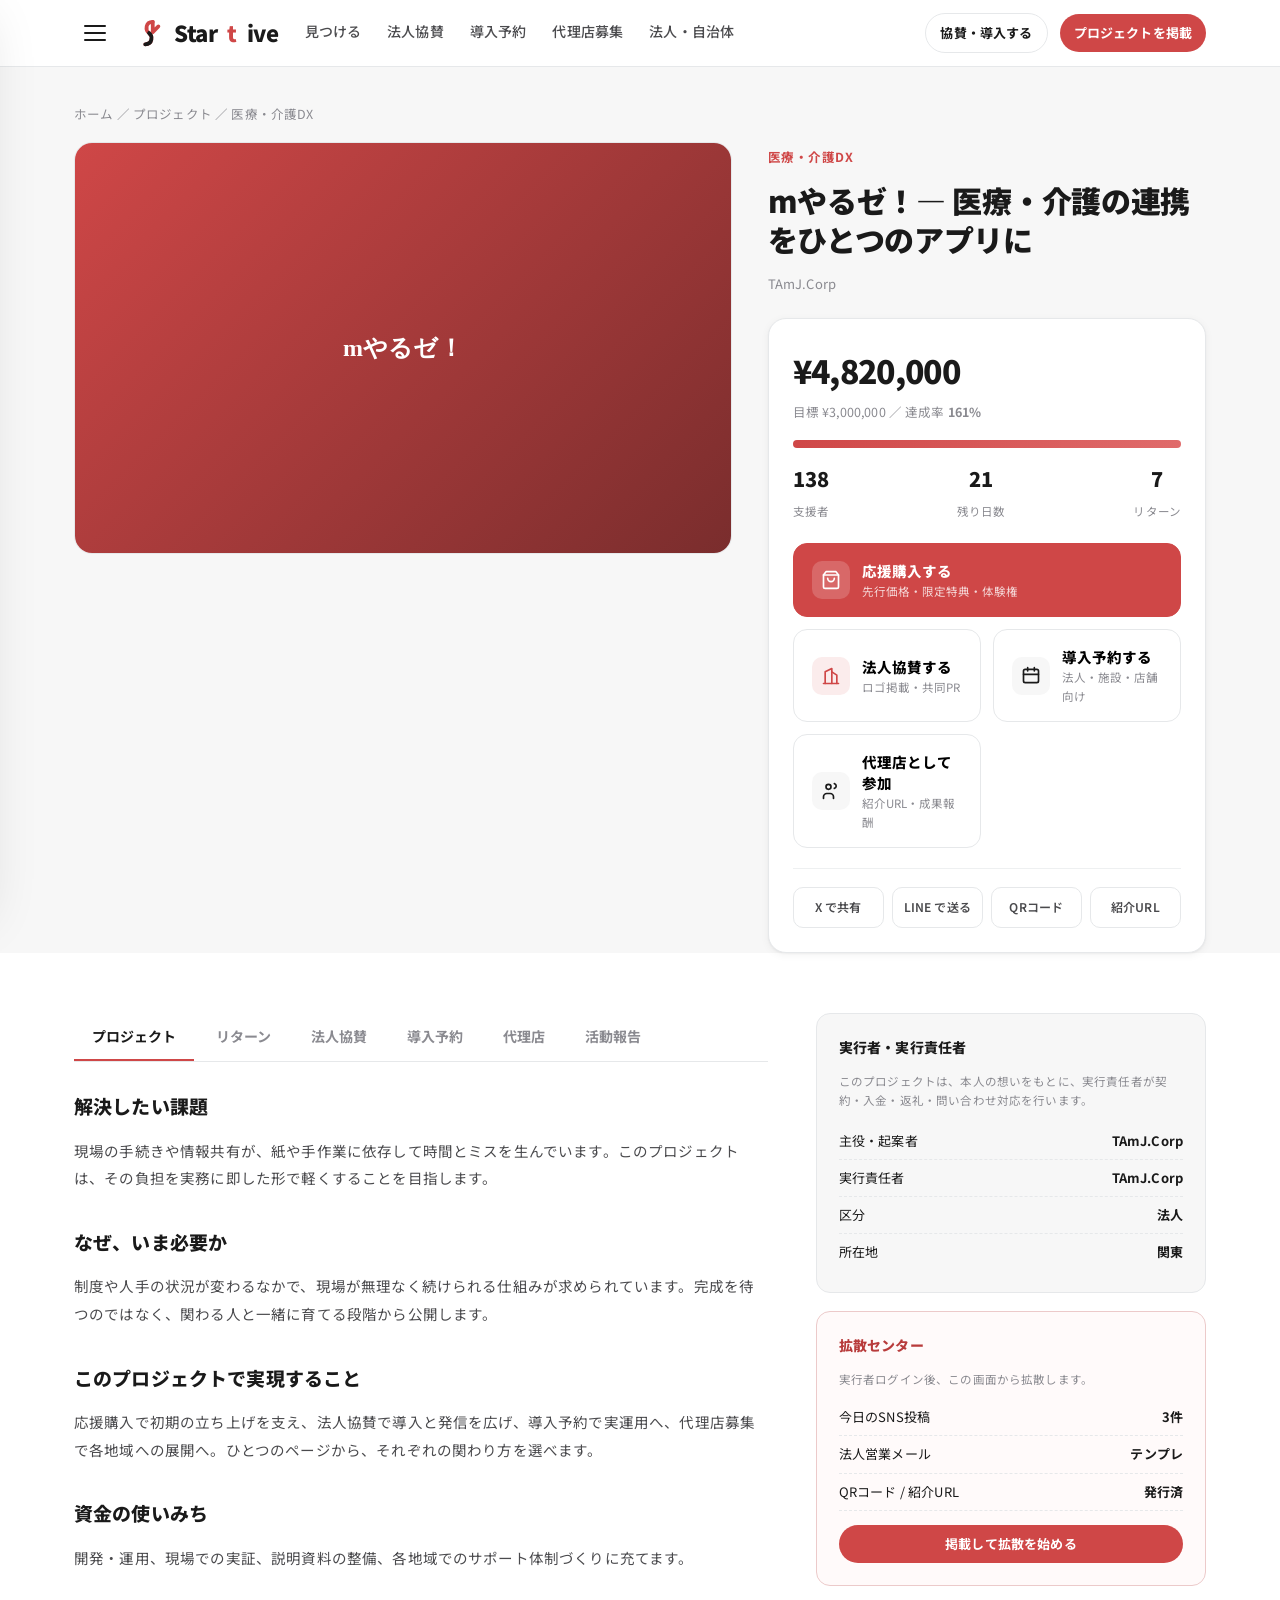
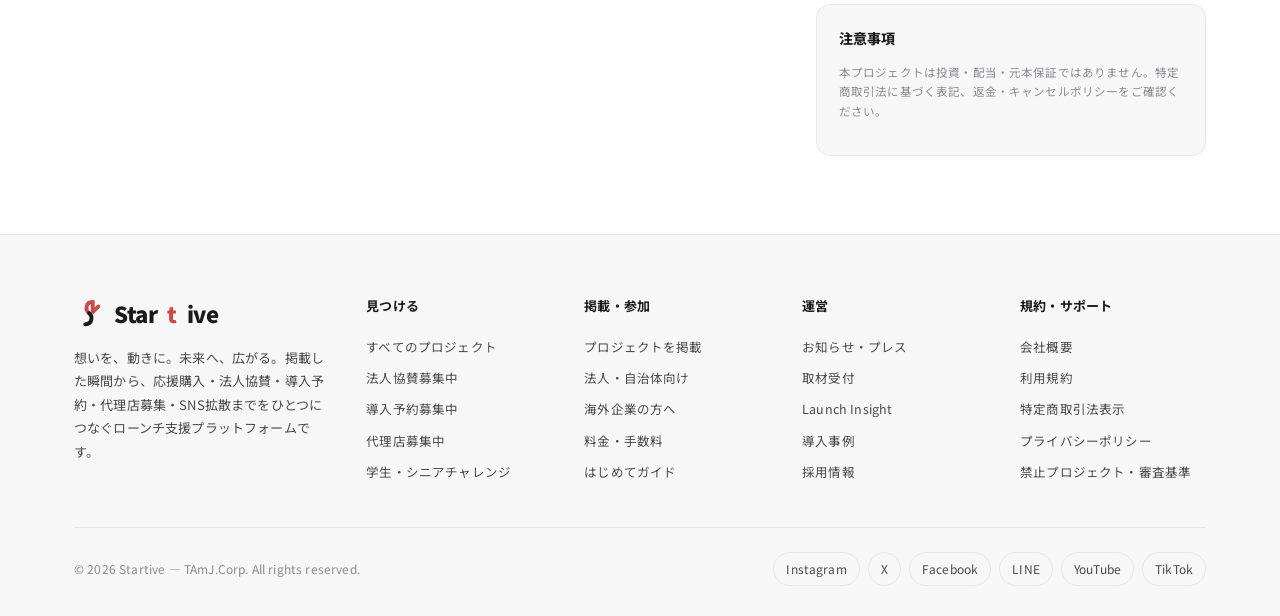
==== project.html @ bf62fabd "Startive クラファンサイト① — トップ/一覧/詳細(4ボタン)/掲載/法人/料金/ガイド/運営/規約 + 共通ヘッダー・ドロワーメニュー・フッター" ====
<!DOCTYPE html>
<html lang="ja">
<head>
<meta charset="UTF-8">
<meta name="viewport" content="width=device-width, initial-scale=1">
<title>プロジェクト詳細｜Startive</title>
<link rel="preconnect" href="https://api.fontshare.com">
<link href="https://api.fontshare.com/v2/css?f[]=satoshi@400,500,700,900&display=swap" rel="stylesheet">
<link href="https://fonts.googleapis.com/css2?family=Noto+Sans+JP:wght@400;500;700;900&display=swap" rel="stylesheet">
<link rel="stylesheet" href="assets/style.css">
</head>
<body>
<div id="site-header"></div>

<div class="pd-hero">
  <div class="wrap">
    <div class="crumb"><a href="index.html">ホーム</a> ／ <a href="projects.html">プロジェクト</a> ／ <span id="cbTitle">詳細</span></div>
    <div class="pd-top">
      <div>
        <div class="pd-visual"><div class="thumb"><div class="ph" id="pdThumb" style="position:absolute;inset:0;display:grid;place-items:center;color:#fff;font-family:Satoshi;font-weight:800;font-size:24px;text-align:center;padding:24px"></div></div></div>
      </div>
      <div>
        <span class="pd-cat" id="pdCat"></span>
        <h1 class="pd-title" id="pdTitle"></h1>
        <div class="pd-by" id="pdBy"></div>

        <div class="pd-stat">
          <div class="pd-amt"><span id="pdAmt"></span></div>
          <div class="pd-goal">目標 <span id="pdGoal"></span> ／ 達成率 <b id="pdPct"></b></div>
          <div class="pd-bar"><i id="pdBar"></i></div>
          <div class="pd-nums">
            <div><b id="pdBackers"></b><span>支援者</span></div>
            <div><b id="pdDays"></b><span>残り日数</span></div>
            <div><b id="pdReturns">7</b><span>リターン</span></div>
          </div>

          <!-- 4 ROUTES — critical -->
          <div class="route-btns">
            <button class="rbtn r1" onclick="alert('応援購入フローへ（決済はSquare連携を後続で実装）')">
              <span class="ic"><svg viewBox="0 0 24 24" fill="none" stroke-width="2" stroke-linecap="round" stroke-linejoin="round"><path d="M6 2 3 6v14a2 2 0 0 0 2 2h14a2 2 0 0 0 2-2V6l-3-4Z"/><path d="M3 6h18"/><path d="M16 10a4 4 0 0 1-8 0"/></svg></span>
              <span class="tx"><b>応援購入する</b><span>先行価格・限定特典・体験権</span></span>
            </button>
            <button class="rbtn r2" onclick="alert('法人協賛フォームへ（請求書払い対応）')">
              <span class="ic"><svg viewBox="0 0 24 24" fill="none" stroke-width="2" stroke-linecap="round" stroke-linejoin="round"><path d="M3 21h18"/><path d="M5 21V7l8-4v18"/><path d="M19 21V11l-6-4"/></svg></span>
              <span class="tx"><b>法人協賛する</b><span>ロゴ掲載・共同PR</span></span>
            </button>
            <button class="rbtn r3" onclick="alert('導入予約フォームへ')">
              <span class="ic"><svg viewBox="0 0 24 24" fill="none" stroke-width="2" stroke-linecap="round" stroke-linejoin="round"><rect x="3" y="4" width="18" height="16" rx="2"/><path d="M3 10h18"/><path d="M8 2v4M16 2v4"/></svg></span>
              <span class="tx"><b>導入予約する</b><span>法人・施設・店舗向け</span></span>
            </button>
            <button class="rbtn r4" onclick="alert('代理店応募フォームへ')">
              <span class="ic"><svg viewBox="0 0 24 24" fill="none" stroke-width="2" stroke-linecap="round" stroke-linejoin="round"><circle cx="9" cy="7" r="3"/><path d="M3 21v-2a4 4 0 0 1 4-4h4a4 4 0 0 1 4 4v2"/><path d="M16 3.1a3 3 0 0 1 0 5.8"/></svg></span>
              <span class="tx"><b>代理店として参加</b><span>紹介URL・成果報酬</span></span>
            </button>
          </div>

          <div class="pd-share">
            <a href="#">X で共有</a><a href="#">LINE で送る</a><a href="#">QRコード</a><a href="#">紹介URL</a>
          </div>
        </div>
      </div>
    </div>
  </div>
</div>

<div class="pd-body">
  <div class="wrap pd-cols">
    <div>
      <div class="tabs">
        <button class="tab active" data-tab="about">プロジェクト</button>
        <button class="tab" data-tab="returns">リターン</button>
        <button class="tab" data-tab="corp">法人協賛</button>
        <button class="tab" data-tab="adopt">導入予約</button>
        <button class="tab" data-tab="agent">代理店</button>
        <button class="tab" data-tab="report">活動報告</button>
      </div>

      <div class="panel active" id="panel-about">
        <h3>解決したい課題</h3>
        <p>現場の手続きや情報共有が、紙や手作業に依存して時間とミスを生んでいます。このプロジェクトは、その負担を実務に即した形で軽くすることを目指します。</p>
        <h3>なぜ、いま必要か</h3>
        <p>制度や人手の状況が変わるなかで、現場が無理なく続けられる仕組みが求められています。完成を待つのではなく、関わる人と一緒に育てる段階から公開します。</p>
        <h3>このプロジェクトで実現すること</h3>
        <p>応援購入で初期の立ち上げを支え、法人協賛で導入と発信を広げ、導入予約で実運用へ、代理店募集で各地域への展開へ。ひとつのページから、それぞれの関わり方を選べます。</p>
        <h3>資金の使いみち</h3>
        <p>開発・運用、現場での実証、説明資料の整備、各地域でのサポート体制づくりに充てます。</p>
      </div>

      <div class="panel" id="panel-returns">
        <div class="return"><div class="price">¥3,000</div><h4>先行応援プラン</h4><p>いち早く使えるデジタル利用権と、活動報告のお届け。</p><div class="meta"><span>提供：2026年8月</span><span>数量：無制限</span></div></div>
        <div class="return"><div class="price">¥10,000</div><h4>体験パック</h4><p>初期セットアップのサポートと、オンライン相談1回つき。</p><div class="meta"><span>提供：2026年9月</span><span>残り：48</span></div></div>
        <div class="return"><div class="price">¥30,000</div><h4>導入応援プラン</h4><p>初期費用の一部に充当できる先行導入枠。</p><div class="meta"><span>提供：2026年10月</span><span>残り：12</span></div></div>
      </div>

      <div class="panel" id="panel-corp">
        <h3>法人協賛メニュー</h3>
        <div class="return"><div class="price">¥100,000</div><h4>サポート協賛</h4><p>活動報告ページへの企業名掲載。</p><div class="meta"><span>請求書払い対応</span></div></div>
        <div class="return"><div class="price">¥300,000</div><h4>メインスポンサー</h4><p>プロジェクトページへのロゴ掲載と紹介文。</p><div class="meta"><span>掲載期間：募集期間中</span></div></div>
        <div class="return"><div class="price">¥1,000,000</div><h4>冠スポンサー</h4><p>共同PRと、プレスリリースへの企業名記載。</p><div class="meta"><span>個別相談</span></div></div>
      </div>

      <div class="panel" id="panel-adopt">
        <h3>導入予約</h3>
        <p>完成前に、法人・施設・店舗・自治体が先行して導入予約できます。無料相談・β版利用の枠もあります。</p>
        <div class="return"><div class="price">無料相談</div><h4>導入の事前相談</h4><p>運用方法や費用感を、商談ベースで確認できます。</p></div>
        <div class="return"><div class="price">¥0〜</div><h4>β版導入予約</h4><p>先行導入枠の確保。初期費用は導入時に個別調整。</p></div>
      </div>

      <div class="panel" id="panel-agent">
        <h3>代理店募集</h3>
        <p>地域・業界の販売パートナーを募集します。紹介URLの発行と成果管理に対応します。</p>
        <div class="aside-card"><h4>募集条件</h4>
          <div class="row"><span>募集地域</span><b>全国・海外</b></div>
          <div class="row"><span>報酬</span><b>成果報酬型（個別合意）</b></div>
          <div class="row"><span>独占権</span><b>地域・業界単位で相談可</b></div>
          <div class="row"><span>審査</span><b>あり</b></div>
        </div>
      </div>

      <div class="panel" id="panel-report">
        <h3>活動報告</h3>
        <p>掲載後の進捗は、ここで随時お知らせします。</p>
      </div>
    </div>

    <aside>
      <div class="aside-card">
        <h4>実行者・実行責任者</h4>
        <p class="note" style="margin-bottom:12px">このプロジェクトは、本人の想いをもとに、実行責任者が契約・入金・返礼・問い合わせ対応を行います。</p>
        <div class="row"><span>主役・起案者</span><b id="sideStarter"></b></div>
        <div class="row"><span>実行責任者</span><b id="sideOwner"></b></div>
        <div class="row"><span>区分</span><b>法人</b></div>
        <div class="row"><span>所在地</span><b id="sideRegion"></b></div>
      </div>
      <div class="aside-card" style="background:#fffafa;border-color:#eccaca">
        <h4 style="color:#b83b3b">拡散センター</h4>
        <p class="note" style="margin-bottom:10px">実行者ログイン後、この画面から拡散します。</p>
        <div class="row"><span>今日のSNS投稿</span><b>3件</b></div>
        <div class="row"><span>法人営業メール</span><b>テンプレ</b></div>
        <div class="row"><span>QRコード / 紹介URL</span><b>発行済</b></div>
        <a class="btn btn-red btn-sm" href="start.html" style="width:100%;margin-top:14px">掲載して拡散を始める</a>
      </div>
      <div class="aside-card">
        <h4>注意事項</h4>
        <p class="note">本プロジェクトは投資・配当・元本保証ではありません。特定商取引法に基づく表記、返金・キャンセルポリシーをご確認ください。</p>
      </div>
    </aside>
  </div>
</div>

<div id="site-footer"></div>
<script src="assets/app.js"></script>
<script src="assets/projects-data.js"></script>
<script>
(function(){
  var id=new URLSearchParams(location.search).get('id');
  var all=window.STARTIVE_PROJECTS||[];
  var p=all.filter(function(x){return x.id===id;})[0]||all[0];
  if(!p) return;
  var per=Math.round(p.amount/p.goal*100);
  var $=function(i){return document.getElementById(i);};
  document.title=p.title+'｜Startive';
  $('cbTitle').textContent=p.cat;
  $('pdThumb').textContent=p.title.split('—')[0].trim();
  $('pdThumb').style.background='linear-gradient(135deg,'+p.g[0]+','+p.g[1]+')';
  $('pdCat').textContent=p.cat;
  $('pdTitle').textContent=p.title;
  $('pdBy').textContent=p.by;
  $('pdAmt').textContent=window.startiveYen(p.amount);
  $('pdGoal').textContent=window.startiveYen(p.goal);
  $('pdPct').textContent=per+'%';
  $('pdBar').style.width=Math.min(per,100)+'%';
  $('pdBackers').textContent=p.backers;
  $('pdDays').textContent=p.days;
  $('sideStarter').textContent=p.by.indexOf('実行責任者')>-1?'本人':p.by;
  $('sideOwner').textContent=p.by.indexOf('実行責任者')>-1?p.by.replace('実行責任者：',''):p.by;
  $('sideRegion').textContent=p.region;
})();
</script>
</body>
</html>
---- assets/style.css ----
/* Startive — Launch OS
   想いを、動きに。未来へ、広がる。 */

:root{
  --paper:#ffffff;
  --mist:#f7f7f7;
  --mist-2:#f2f2f3;
  --ink:#1a1a1a;
  --ink-2:#4a4a4d;
  --ink-3:#8a8a90;
  --red:#cf4747;
  --red-deep:#b83b3b;
  --red-soft:#fbecec;
  --line:#e6e8ea;
  --line-2:#eef0f1;
  --r-s:10px;
  --r-m:14px;
  --r-l:18px;
  --r-xl:24px;
  --shadow-s:0 1px 2px rgba(26,26,26,.04), 0 2px 8px rgba(26,26,26,.05);
  --shadow-m:0 6px 24px rgba(26,26,26,.08);
  --shadow-l:0 18px 50px rgba(26,26,26,.12);
  --wrap:1180px;
  --display:"Satoshi","Noto Sans JP",system-ui,sans-serif;
  --body:"Noto Sans JP","Satoshi",system-ui,sans-serif;
}

*{box-sizing:border-box}
html{scroll-behavior:smooth}
body{
  margin:0;
  font-family:var(--body);
  color:var(--ink);
  background:var(--paper);
  -webkit-font-smoothing:antialiased;
  line-height:1.7;
  letter-spacing:.01em;
}
a{color:inherit;text-decoration:none}
img{max-width:100%;display:block}
button{font-family:inherit;cursor:pointer;border:none;background:none}
.wrap{max-width:var(--wrap);margin:0 auto;padding:0 24px}

/* ---------- Header ---------- */
.hdr{
  position:sticky;top:0;z-index:60;
  background:rgba(255,255,255,.86);
  backdrop-filter:saturate(160%) blur(12px);
  border-bottom:1px solid var(--line);
}
.hdr-in{display:flex;align-items:center;gap:18px;height:66px}
.brand{display:flex;align-items:center;gap:10px;font-family:var(--display);font-weight:900;font-size:22px;letter-spacing:-.02em}
.brand .mk{width:30px;height:30px;flex:0 0 auto}
.brand .dot{color:var(--red)}
.hdr-nav{display:flex;gap:26px;margin-left:8px}
.hdr-nav a{font-size:14px;color:var(--ink-2);font-weight:500;padding:6px 0;border-bottom:2px solid transparent;transition:.18s}
.hdr-nav a:hover{color:var(--ink);border-color:var(--red)}
.hdr-right{margin-left:auto;display:flex;align-items:center;gap:12px}
.btn{
  display:inline-flex;align-items:center;justify-content:center;gap:8px;
  font-family:var(--display);font-weight:700;font-size:14px;
  padding:11px 20px;border-radius:999px;transition:.18s;white-space:nowrap;
}
.btn-red{background:var(--red);color:#fff}
.btn-red:hover{background:var(--red-deep)}
.btn-ghost{border:1px solid var(--line);color:var(--ink)}
.btn-ghost:hover{border-color:var(--ink);background:var(--mist)}
.btn-dark{background:var(--ink);color:#fff}
.btn-dark:hover{background:#000}
.btn-lg{padding:15px 28px;font-size:15px}
.btn-sm{padding:8px 14px;font-size:13px}
.menu-btn{
  display:flex;flex-direction:column;gap:5px;padding:10px;border-radius:10px;
}
.menu-btn span{width:22px;height:2px;background:var(--ink);border-radius:2px;display:block}
.hdr-nav-only-wide{}

/* ---------- Drawer ---------- */
.scrim{position:fixed;inset:0;background:rgba(20,20,22,.42);opacity:0;visibility:hidden;transition:.25s;z-index:80}
.scrim.open{opacity:1;visibility:visible}
.drawer{
  position:fixed;top:0;left:0;height:100%;width:360px;max-width:86vw;
  background:var(--paper);z-index:90;transform:translateX(-104%);
  transition:transform .28s cubic-bezier(.4,0,.2,1);
  display:flex;flex-direction:column;box-shadow:var(--shadow-l);
}
.drawer.open{transform:translateX(0)}
.drawer-top{display:flex;align-items:center;justify-content:space-between;padding:18px 22px;border-bottom:1px solid var(--line)}
.drawer-close{font-size:24px;line-height:1;color:var(--ink-2);padding:4px 8px}
.drawer-body{overflow-y:auto;padding:8px 0 40px;flex:1}
.dgroup{border-bottom:1px solid var(--line-2)}
.dgroup-h{
  width:100%;display:flex;align-items:center;justify-content:space-between;
  padding:15px 22px;font-family:var(--display);font-weight:700;font-size:14.5px;color:var(--ink);
}
.dgroup-h .chev{color:var(--ink-3);transition:.2s}
.dgroup-h[aria-expanded="true"] .chev{transform:rotate(90deg);color:var(--red)}
.dgroup-list{display:none;padding:0 22px 14px}
.dgroup-list.show{display:block}
.dgroup-list a{display:block;padding:7px 0;font-size:13.5px;color:var(--ink-2);border-bottom:1px dashed transparent}
.dgroup-list a:hover{color:var(--red)}
.dgroup-list .tag{display:inline-block;margin:4px 6px 0 0;padding:5px 11px;background:var(--mist);border-radius:999px;font-size:12.5px;color:var(--ink-2)}
.dgroup-list .tag:hover{background:var(--red-soft);color:var(--red-deep)}
.dlink-strong{padding:15px 22px;display:flex;align-items:center;gap:8px;font-family:var(--display);font-weight:700;font-size:14.5px}
.dlink-strong.red{color:var(--red)}
.dsns{display:flex;gap:10px;flex-wrap:wrap;padding:16px 22px}
.dsns a{font-size:12.5px;color:var(--ink-2);padding:7px 13px;border:1px solid var(--line);border-radius:999px}
.dsns a:hover{border-color:var(--red);color:var(--red)}

/* ---------- Hero ---------- */
.hero{position:relative;overflow:hidden;background:linear-gradient(180deg,#fff 0%,var(--mist) 100%)}
.hero-in{display:grid;grid-template-columns:1.05fr .95fr;gap:48px;align-items:center;padding:72px 0 76px}
.eyebrow{display:inline-flex;align-items:center;gap:8px;font-family:var(--display);font-weight:700;font-size:12.5px;letter-spacing:.14em;color:var(--red);text-transform:uppercase}
.eyebrow::before{content:"";width:22px;height:2px;background:var(--red);display:inline-block}
.hero h1{
  font-family:var(--display);font-weight:900;
  font-size:clamp(34px,5vw,58px);line-height:1.12;letter-spacing:-.02em;
  margin:18px 0 0;
}
.hero h1 .br{color:var(--red)}
.hero-sub{font-size:16px;color:var(--ink-2);margin:22px 0 30px;max-width:30em}
.hero-cta{display:flex;gap:12px;flex-wrap:wrap}
.hero-meta{display:flex;gap:26px;margin-top:30px;flex-wrap:wrap}
.hero-meta div{}
.hero-meta b{font-family:var(--display);font-size:26px;font-weight:900;display:block;letter-spacing:-.02em}
.hero-meta b .u{font-size:14px;font-weight:700;color:var(--ink-2)}
.hero-meta span{font-size:12.5px;color:var(--ink-3)}

/* Hero signature: fan-out diagram */
.fan{background:#fff;border:1px solid var(--line);border-radius:var(--r-xl);padding:30px 28px;box-shadow:var(--shadow-m)}
.fan-h{display:flex;align-items:center;gap:10px;font-family:var(--display);font-weight:700;font-size:13px;color:var(--ink-2);margin-bottom:4px}
.fan-h .ping{width:9px;height:9px;border-radius:50%;background:var(--red);box-shadow:0 0 0 0 rgba(207,71,71,.5);animation:ping 2s infinite}
@keyframes ping{0%{box-shadow:0 0 0 0 rgba(207,71,71,.45)}70%{box-shadow:0 0 0 10px rgba(207,71,71,0)}100%{box-shadow:0 0 0 0 rgba(207,71,71,0)}}

/* ---------- Sections ---------- */
section{padding:84px 0}
.sec-head{max-width:680px;margin-bottom:44px}
.sec-eye{font-family:var(--display);font-weight:700;font-size:12.5px;letter-spacing:.14em;color:var(--red);text-transform:uppercase}
.sec-head h2{font-family:var(--display);font-weight:900;font-size:clamp(26px,3.2vw,38px);letter-spacing:-.02em;line-height:1.25;margin:12px 0 14px}
.sec-head p{color:var(--ink-2);font-size:15.5px;margin:0}

.mist{background:var(--mist)}

/* Four routes */
.routes{display:grid;grid-template-columns:repeat(4,1fr);gap:18px}
.route{background:#fff;border:1px solid var(--line);border-radius:var(--r-l);padding:26px 22px;transition:.2s;position:relative}
.route:hover{transform:translateY(-4px);box-shadow:var(--shadow-m);border-color:#d6d8da}
.route .ic{width:46px;height:46px;border-radius:12px;display:grid;place-items:center;background:var(--red-soft);margin-bottom:16px}
.route .ic svg{width:24px;height:24px;stroke:var(--red)}
.route h3{font-family:var(--display);font-weight:800;font-size:17px;margin:0 0 8px}
.route p{font-size:13.5px;color:var(--ink-2);margin:0 0 14px;line-height:1.7}
.route ul{margin:0;padding:0;list-style:none;display:flex;flex-wrap:wrap;gap:6px}
.route li{font-size:12px;color:var(--ink-2);background:var(--mist);padding:5px 10px;border-radius:999px}
.route .num{position:absolute;top:20px;right:22px;font-family:var(--display);font-weight:900;font-size:13px;color:var(--line)}

/* Compare table */
.cmp{width:100%;border-collapse:separate;border-spacing:0;background:#fff;border:1px solid var(--line);border-radius:var(--r-l);overflow:hidden}
.cmp th,.cmp td{padding:16px 20px;text-align:left;font-size:14px;border-bottom:1px solid var(--line-2)}
.cmp thead th{background:var(--mist);font-family:var(--display);font-weight:700;font-size:13px;color:var(--ink-2)}
.cmp thead th.us{color:var(--red);background:var(--red-soft)}
.cmp tbody tr:last-child td{border-bottom:none}
.cmp td.lbl{font-weight:600;color:var(--ink)}
.cmp td.us{font-weight:700;color:var(--ink);background:#fffafa}
.cmp td.old{color:var(--ink-3)}

/* Project grid */
.grid{display:grid;grid-template-columns:repeat(3,1fr);gap:24px}
.card{background:#fff;border:1px solid var(--line);border-radius:var(--r-l);overflow:hidden;transition:.2s;display:flex;flex-direction:column}
.card:hover{transform:translateY(-4px);box-shadow:var(--shadow-m);border-color:#d8dadc}
.card .thumb{aspect-ratio:16/10;position:relative;overflow:hidden;background:var(--mist)}
.card .thumb .ph{position:absolute;inset:0;display:grid;place-items:center;color:#fff;font-family:var(--display);font-weight:800;font-size:18px;letter-spacing:.02em;text-align:center;padding:18px}
.card .badge{position:absolute;top:12px;left:12px;background:rgba(26,26,26,.82);color:#fff;font-size:11px;font-weight:700;padding:5px 11px;border-radius:999px;font-family:var(--display);backdrop-filter:blur(4px)}
.card .badge.red{background:var(--red)}
.card-b{padding:18px 18px 20px;display:flex;flex-direction:column;flex:1}
.card .cat{font-size:11.5px;color:var(--red);font-weight:700;font-family:var(--display);letter-spacing:.04em}
.card h3{font-size:15.5px;font-weight:700;margin:7px 0 0;line-height:1.5;flex:1}
.card .by{font-size:12px;color:var(--ink-3);margin:9px 0 13px}
.bar{height:6px;background:var(--mist-2);border-radius:99px;overflow:hidden;margin-bottom:9px}
.bar i{display:block;height:100%;background:linear-gradient(90deg,var(--red),#e06b6b);border-radius:99px}
.card-meta{display:flex;justify-content:space-between;align-items:baseline}
.card-meta .amt{font-family:var(--display);font-weight:900;font-size:17px;letter-spacing:-.01em}
.card-meta .pct{font-family:var(--display);font-weight:800;font-size:13px;color:var(--red)}
.card-foot{display:flex;gap:14px;margin-top:11px;padding-top:12px;border-top:1px solid var(--line-2);font-size:11.5px;color:var(--ink-3)}
.card-foot .chips{display:flex;gap:6px;flex-wrap:wrap;margin-top:9px}
.chip{font-size:10.5px;padding:3px 8px;border-radius:999px;border:1px solid var(--line);color:var(--ink-2);font-weight:600}
.chip.r{border-color:#eccaca;color:var(--red);background:var(--red-soft)}

/* Category strip */
.cats{display:flex;flex-wrap:wrap;gap:10px}
.cat-pill{padding:10px 18px;border:1px solid var(--line);border-radius:999px;font-size:13.5px;font-weight:600;color:var(--ink-2);transition:.18s}
.cat-pill:hover{border-color:var(--red);color:var(--red);background:var(--red-soft)}

/* Diffuse center / steps */
.steps{display:grid;grid-template-columns:repeat(4,1fr);gap:0;background:#fff;border:1px solid var(--line);border-radius:var(--r-l);overflow:hidden}
.step{padding:30px 26px;border-right:1px solid var(--line-2);position:relative}
.step:last-child{border-right:none}
.step .n{font-family:var(--display);font-weight:900;font-size:13px;color:var(--red);letter-spacing:.1em}
.step h4{font-family:var(--display);font-weight:800;font-size:16px;margin:12px 0 8px}
.step p{font-size:13px;color:var(--ink-2);margin:0;line-height:1.7}

/* Audience band */
.aud{display:grid;grid-template-columns:repeat(3,1fr);gap:22px}
.aud-c{background:#fff;border:1px solid var(--line);border-radius:var(--r-l);padding:30px 26px}
.aud-c h3{font-family:var(--display);font-weight:800;font-size:18px;margin:0 0 6px}
.aud-c .lead{color:var(--red);font-weight:700;font-size:13px;font-family:var(--display);letter-spacing:.04em}
.aud-c p{font-size:13.5px;color:var(--ink-2);margin:14px 0 0;line-height:1.75}

/* CTA band */
.cta-band{background:var(--ink);color:#fff;border-radius:var(--r-xl);padding:58px 48px;text-align:center;position:relative;overflow:hidden}
.cta-band::after{content:"";position:absolute;right:-80px;bottom:-80px;width:280px;height:280px;background:radial-gradient(circle,rgba(207,71,71,.5),transparent 70%);filter:blur(20px)}
.cta-band h2{font-family:var(--display);font-weight:900;font-size:clamp(24px,3vw,34px);letter-spacing:-.02em;margin:0 0 12px;position:relative}
.cta-band p{color:rgba(255,255,255,.72);font-size:15px;margin:0 0 28px;position:relative}
.cta-band .hero-cta{justify-content:center;position:relative}

/* ---------- Footer ---------- */
.ft{background:var(--mist);border-top:1px solid var(--line);padding:60px 0 30px}
.ft-grid{display:grid;grid-template-columns:1.4fr repeat(4,1fr);gap:32px;padding-bottom:40px;border-bottom:1px solid var(--line)}
.ft-brand .brand{margin-bottom:14px}
.ft-brand p{font-size:13px;color:var(--ink-2);max-width:24em;line-height:1.8}
.ft-col h5{font-family:var(--display);font-weight:700;font-size:13px;margin:0 0 14px;color:var(--ink)}
.ft-col a{display:block;font-size:12.5px;color:var(--ink-2);padding:5px 0}
.ft-col a:hover{color:var(--red)}
.ft-bot{display:flex;justify-content:space-between;align-items:center;padding-top:24px;flex-wrap:wrap;gap:14px}
.ft-bot small{color:var(--ink-3);font-size:12px}
.ft-sns{display:flex;gap:8px;flex-wrap:wrap}
.ft-sns a{font-size:12px;color:var(--ink-2);padding:6px 12px;border:1px solid var(--line);border-radius:999px}
.ft-sns a:hover{border-color:var(--red);color:var(--red)}

/* ---------- Project detail ---------- */
.pd-hero{background:var(--mist);padding:36px 0 0}
.crumb{font-size:12.5px;color:var(--ink-3);margin-bottom:18px}
.crumb a:hover{color:var(--red)}
.pd-top{display:grid;grid-template-columns:1.5fr 1fr;gap:36px;align-items:start}
.pd-visual{border-radius:var(--r-l);overflow:hidden;border:1px solid var(--line);background:#fff}
.pd-visual .thumb{aspect-ratio:16/10;position:relative}
.pd-cat{font-family:var(--display);font-weight:700;font-size:12.5px;color:var(--red);letter-spacing:.04em}
.pd-title{font-family:var(--display);font-weight:900;font-size:clamp(22px,2.6vw,30px);line-height:1.3;letter-spacing:-.01em;margin:12px 0 14px}
.pd-by{font-size:13px;color:var(--ink-3);margin-bottom:22px}
.pd-stat{background:#fff;border:1px solid var(--line);border-radius:var(--r-l);padding:24px;box-shadow:var(--shadow-s)}
.pd-amt{font-family:var(--display);font-weight:900;font-size:32px;letter-spacing:-.02em}
.pd-amt .u{font-size:15px;color:var(--ink-2)}
.pd-goal{font-size:12.5px;color:var(--ink-3);margin-top:4px}
.pd-bar{height:8px;background:var(--mist-2);border-radius:99px;overflow:hidden;margin:18px 0 14px}
.pd-bar i{display:block;height:100%;background:linear-gradient(90deg,var(--red),#e06b6b)}
.pd-nums{display:flex;justify-content:space-between;text-align:center;margin-bottom:20px}
.pd-nums div b{font-family:var(--display);font-weight:900;font-size:20px;display:block}
.pd-nums div span{font-size:11.5px;color:var(--ink-3)}
.pd-share{display:flex;gap:8px;margin-top:18px;padding-top:18px;border-top:1px solid var(--line-2)}
.pd-share a{flex:1;text-align:center;font-size:12px;padding:9px;border:1px solid var(--line);border-radius:10px;color:var(--ink-2);font-weight:600}
.pd-share a:hover{border-color:var(--red);color:var(--red)}

/* 4 routes buttons (critical) */
.route-btns{display:grid;grid-template-columns:1fr 1fr;gap:12px;margin:20px 0}
.rbtn{display:flex;align-items:center;gap:12px;padding:16px 18px;border-radius:var(--r-m);border:1px solid var(--line);background:#fff;text-align:left;transition:.18s}
.rbtn:hover{transform:translateY(-2px);box-shadow:var(--shadow-m)}
.rbtn .ic{width:38px;height:38px;border-radius:10px;display:grid;place-items:center;flex:0 0 auto}
.rbtn .ic svg{width:20px;height:20px}
.rbtn .tx b{font-family:var(--display);font-weight:800;font-size:14.5px;display:block}
.rbtn .tx span{font-size:11.5px;color:var(--ink-3)}
.rbtn.r1{border-color:var(--red);background:var(--red);color:#fff;grid-column:1/-1}
.rbtn.r1 .ic{background:rgba(255,255,255,.18)}
.rbtn.r1 .ic svg{stroke:#fff}
.rbtn.r1 .tx span{color:rgba(255,255,255,.78)}
.rbtn.r2 .ic{background:var(--red-soft)} .rbtn.r2 .ic svg{stroke:var(--red)}
.rbtn.r3 .ic{background:var(--mist)} .rbtn.r3 .ic svg{stroke:var(--ink)}
.rbtn.r4 .ic{background:var(--mist)} .rbtn.r4 .ic svg{stroke:var(--ink)}

/* tabs / body */
.pd-body{padding:60px 0}
.pd-cols{display:grid;grid-template-columns:1.6fr .9fr;gap:48px;align-items:start}
.tabs{display:flex;gap:4px;border-bottom:1px solid var(--line);margin-bottom:28px;overflow-x:auto}
.tab{padding:13px 18px;font-family:var(--display);font-weight:700;font-size:14px;color:var(--ink-3);border-bottom:2px solid transparent;white-space:nowrap}
.tab.active{color:var(--ink);border-color:var(--red)}
.panel{display:none}.panel.active{display:block}
.panel h3{font-family:var(--display);font-weight:800;font-size:19px;margin:34px 0 12px}
.panel h3:first-child{margin-top:0}
.panel p{font-size:14.5px;color:var(--ink-2);line-height:1.9}
.return{border:1px solid var(--line);border-radius:var(--r-m);padding:20px;margin-bottom:14px;transition:.18s}
.return:hover{border-color:var(--red);box-shadow:var(--shadow-s)}
.return .price{font-family:var(--display);font-weight:900;font-size:22px}
.return h4{font-weight:700;font-size:15px;margin:8px 0}
.return p{font-size:13px;margin:0 0 12px}
.return .meta{font-size:11.5px;color:var(--ink-3);display:flex;gap:16px}
.aside-card{background:var(--mist);border:1px solid var(--line);border-radius:var(--r-m);padding:22px;margin-bottom:18px}
.aside-card h4{font-family:var(--display);font-weight:800;font-size:14px;margin:0 0 12px}
.aside-card .row{display:flex;justify-content:space-between;font-size:13px;padding:7px 0;border-bottom:1px dashed var(--line)}
.aside-card .row:last-child{border:none}
.note{font-size:11.5px;color:var(--ink-3);line-height:1.7}

/* ---------- Page generic ---------- */
.page-hero{background:var(--mist);padding:56px 0 44px;border-bottom:1px solid var(--line)}
.page-hero h1{font-family:var(--display);font-weight:900;font-size:clamp(28px,4vw,42px);letter-spacing:-.02em;margin:10px 0 8px}
.page-hero p{color:var(--ink-2);font-size:15px;margin:0;max-width:46em}
.filters{display:flex;gap:10px;flex-wrap:wrap;margin-bottom:34px}
.fpill{padding:9px 16px;border:1px solid var(--line);border-radius:999px;font-size:13px;font-weight:600;color:var(--ink-2);background:#fff}
.fpill.active,.fpill:hover{border-color:var(--red);color:var(--red);background:var(--red-soft)}
.soon{display:inline-block;font-size:11px;font-weight:700;color:var(--ink-3);background:var(--mist);padding:3px 9px;border-radius:999px;margin-left:8px;vertical-align:middle}

/* ---------- Responsive ---------- */
@media (max-width:980px){
  .hero-in{grid-template-columns:1fr;gap:36px}
  .routes{grid-template-columns:1fr 1fr}
  .grid{grid-template-columns:1fr 1fr}
  .steps{grid-template-columns:1fr 1fr}
  .step{border-bottom:1px solid var(--line-2)}
  .aud{grid-template-columns:1fr}
  .pd-top{grid-template-columns:1fr}
  .pd-cols{grid-template-columns:1fr}
  .ft-grid{grid-template-columns:1fr 1fr}
  .hdr-nav{display:none}
}
@media (max-width:620px){
  .routes{grid-template-columns:1fr}
  .grid{grid-template-columns:1fr}
  .steps{grid-template-columns:1fr}
  .route-btns{grid-template-columns:1fr}
  .ft-grid{grid-template-columns:1fr}
  section{padding:60px 0}
  .cta-band{padding:42px 24px}
  .cmp{display:block;overflow-x:auto;white-space:nowrap}
}

/* ---------- Content pages ---------- */
.prose{max-width:760px}
.prose h2{font-family:var(--display);font-weight:900;font-size:24px;letter-spacing:-.01em;margin:48px 0 14px}
.prose h2:first-child{margin-top:0}
.prose h3{font-family:var(--display);font-weight:800;font-size:18px;margin:30px 0 10px}
.prose p{font-size:15px;color:var(--ink-2);line-height:1.95;margin:0 0 14px}
.prose ul{margin:0 0 18px;padding-left:0;list-style:none}
.prose li{position:relative;padding-left:22px;font-size:14.5px;color:var(--ink-2);line-height:1.9;margin-bottom:6px}
.prose li::before{content:"";position:absolute;left:4px;top:12px;width:6px;height:6px;border-radius:50%;background:var(--red)}
.callout{background:var(--red-soft);border:1px solid #eccaca;border-radius:var(--r-m);padding:20px 22px;margin:20px 0;font-size:14px;color:var(--ink-2);line-height:1.85}
.callout b{color:var(--red-deep)}
.toc{display:flex;flex-wrap:wrap;gap:8px;margin-bottom:36px}
.toc a{font-size:13px;padding:8px 14px;border:1px solid var(--line);border-radius:999px;color:var(--ink-2);font-weight:600}
.toc a:hover{border-color:var(--red);color:var(--red);background:var(--red-soft)}

.price-grid{display:grid;grid-template-columns:repeat(3,1fr);gap:20px;margin:34px 0}
.price-card{border:1px solid var(--line);border-radius:var(--r-l);padding:28px 24px;background:#fff}
.price-card.feat{border-color:var(--red);box-shadow:var(--shadow-m);position:relative}
.price-card.feat::before{content:"おすすめ";position:absolute;top:-12px;left:24px;background:var(--red);color:#fff;font-size:11px;font-weight:700;padding:4px 12px;border-radius:999px;font-family:var(--display)}
.price-card .pname{font-family:var(--display);font-weight:800;font-size:16px}
.price-card .pfee{font-family:var(--display);font-weight:900;font-size:40px;letter-spacing:-.02em;margin:10px 0 4px}
.price-card .pfee small{font-size:16px;color:var(--ink-2)}
.price-card .pdesc{font-size:13px;color:var(--ink-3);margin-bottom:18px}
.price-card ul{list-style:none;padding:0;margin:0}
.price-card li{font-size:13.5px;color:var(--ink-2);padding:8px 0 8px 24px;position:relative;border-top:1px solid var(--line-2)}
.price-card li::before{content:"✓";position:absolute;left:0;color:var(--red);font-weight:800}
.tbl{width:100%;border-collapse:separate;border-spacing:0;border:1px solid var(--line);border-radius:var(--r-m);overflow:hidden;margin:20px 0;font-size:14px}
.tbl th,.tbl td{padding:13px 16px;text-align:left;border-bottom:1px solid var(--line-2)}
.tbl th{background:var(--mist);font-family:var(--display);font-weight:700;font-size:13px;color:var(--ink-2)}
.tbl tr:last-child td{border-bottom:none}
.tbl td:last-child{font-weight:700;font-family:var(--display)}
@media (max-width:820px){.price-grid{grid-template-columns:1fr}}
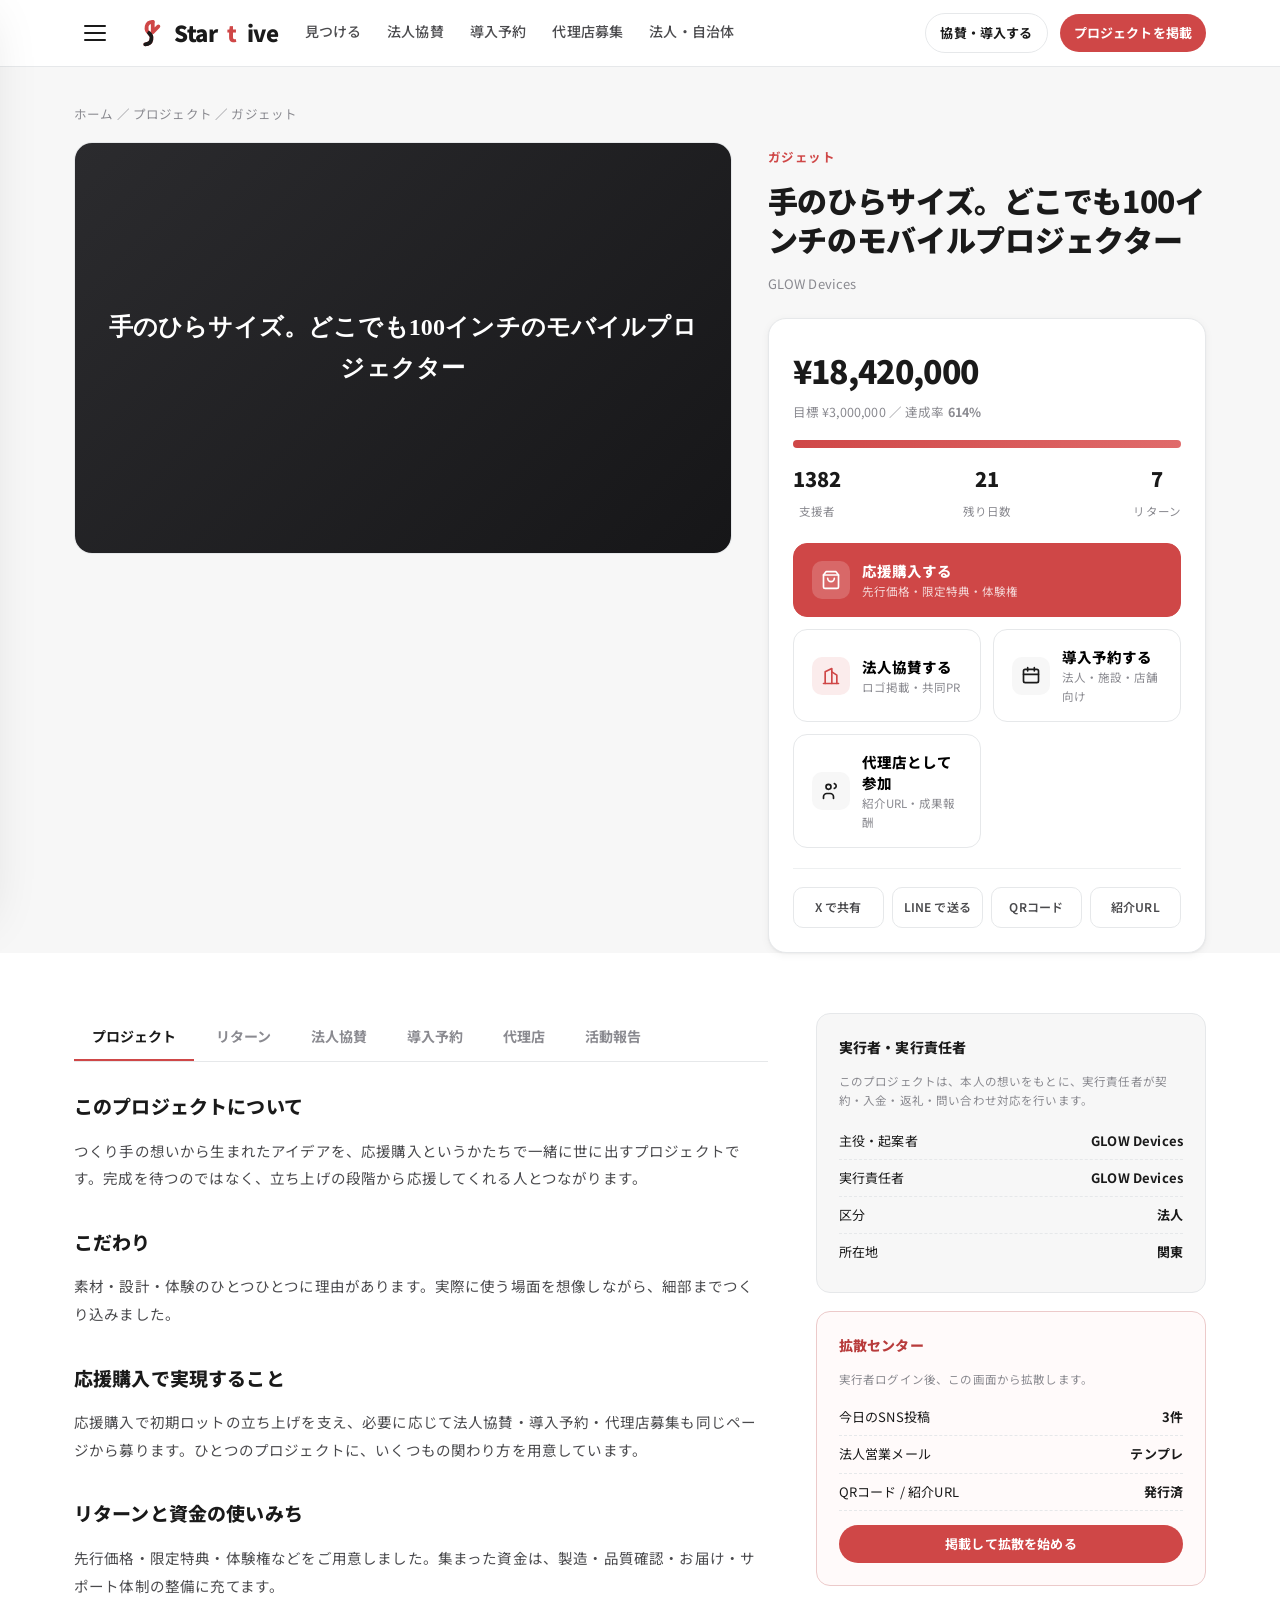
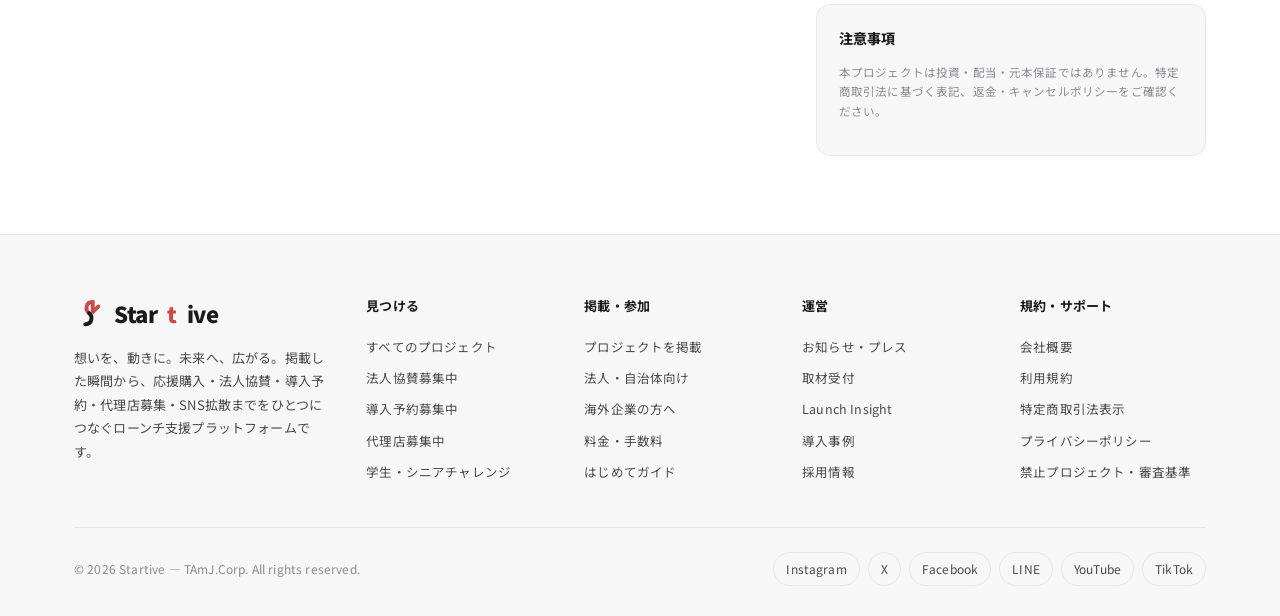
==== commit e0b96620: "掲載案件を多ジャンル化（Makuake型）：ガジェット/ファッション/アウトドア/テック/グルメ/インテリア/ビューティー/ゲーム/海外/地域/学生 + 医療寄り文言を汎用プロダクト向けに修正" ====
--- a/project.html
+++ b/project.html
@@ -76,14 +76,14 @@
       </div>
 
       <div class="panel active" id="panel-about">
-        <h3>解決したい課題</h3>
-        <p>現場の手続きや情報共有が、紙や手作業に依存して時間とミスを生んでいます。このプロジェクトは、その負担を実務に即した形で軽くすることを目指します。</p>
-        <h3>なぜ、いま必要か</h3>
-        <p>制度や人手の状況が変わるなかで、現場が無理なく続けられる仕組みが求められています。完成を待つのではなく、関わる人と一緒に育てる段階から公開します。</p>
-        <h3>このプロジェクトで実現すること</h3>
-        <p>応援購入で初期の立ち上げを支え、法人協賛で導入と発信を広げ、導入予約で実運用へ、代理店募集で各地域への展開へ。ひとつのページから、それぞれの関わり方を選べます。</p>
-        <h3>資金の使いみち</h3>
-        <p>開発・運用、現場での実証、説明資料の整備、各地域でのサポート体制づくりに充てます。</p>
+        <h3>このプロジェクトについて</h3>
+        <p>つくり手の想いから生まれたアイデアを、応援購入というかたちで一緒に世に出すプロジェクトです。完成を待つのではなく、立ち上げの段階から応援してくれる人とつながります。</p>
+        <h3>こだわり</h3>
+        <p>素材・設計・体験のひとつひとつに理由があります。実際に使う場面を想像しながら、細部までつくり込みました。</p>
+        <h3>応援購入で実現すること</h3>
+        <p>応援購入で初期ロットの立ち上げを支え、必要に応じて法人協賛・導入予約・代理店募集も同じページから募ります。ひとつのプロジェクトに、いくつもの関わり方を用意しています。</p>
+        <h3>リターンと資金の使いみち</h3>
+        <p>先行価格・限定特典・体験権などをご用意しました。集まった資金は、製造・品質確認・お届け・サポート体制の整備に充てます。</p>
       </div>
 
       <div class="panel" id="panel-returns">
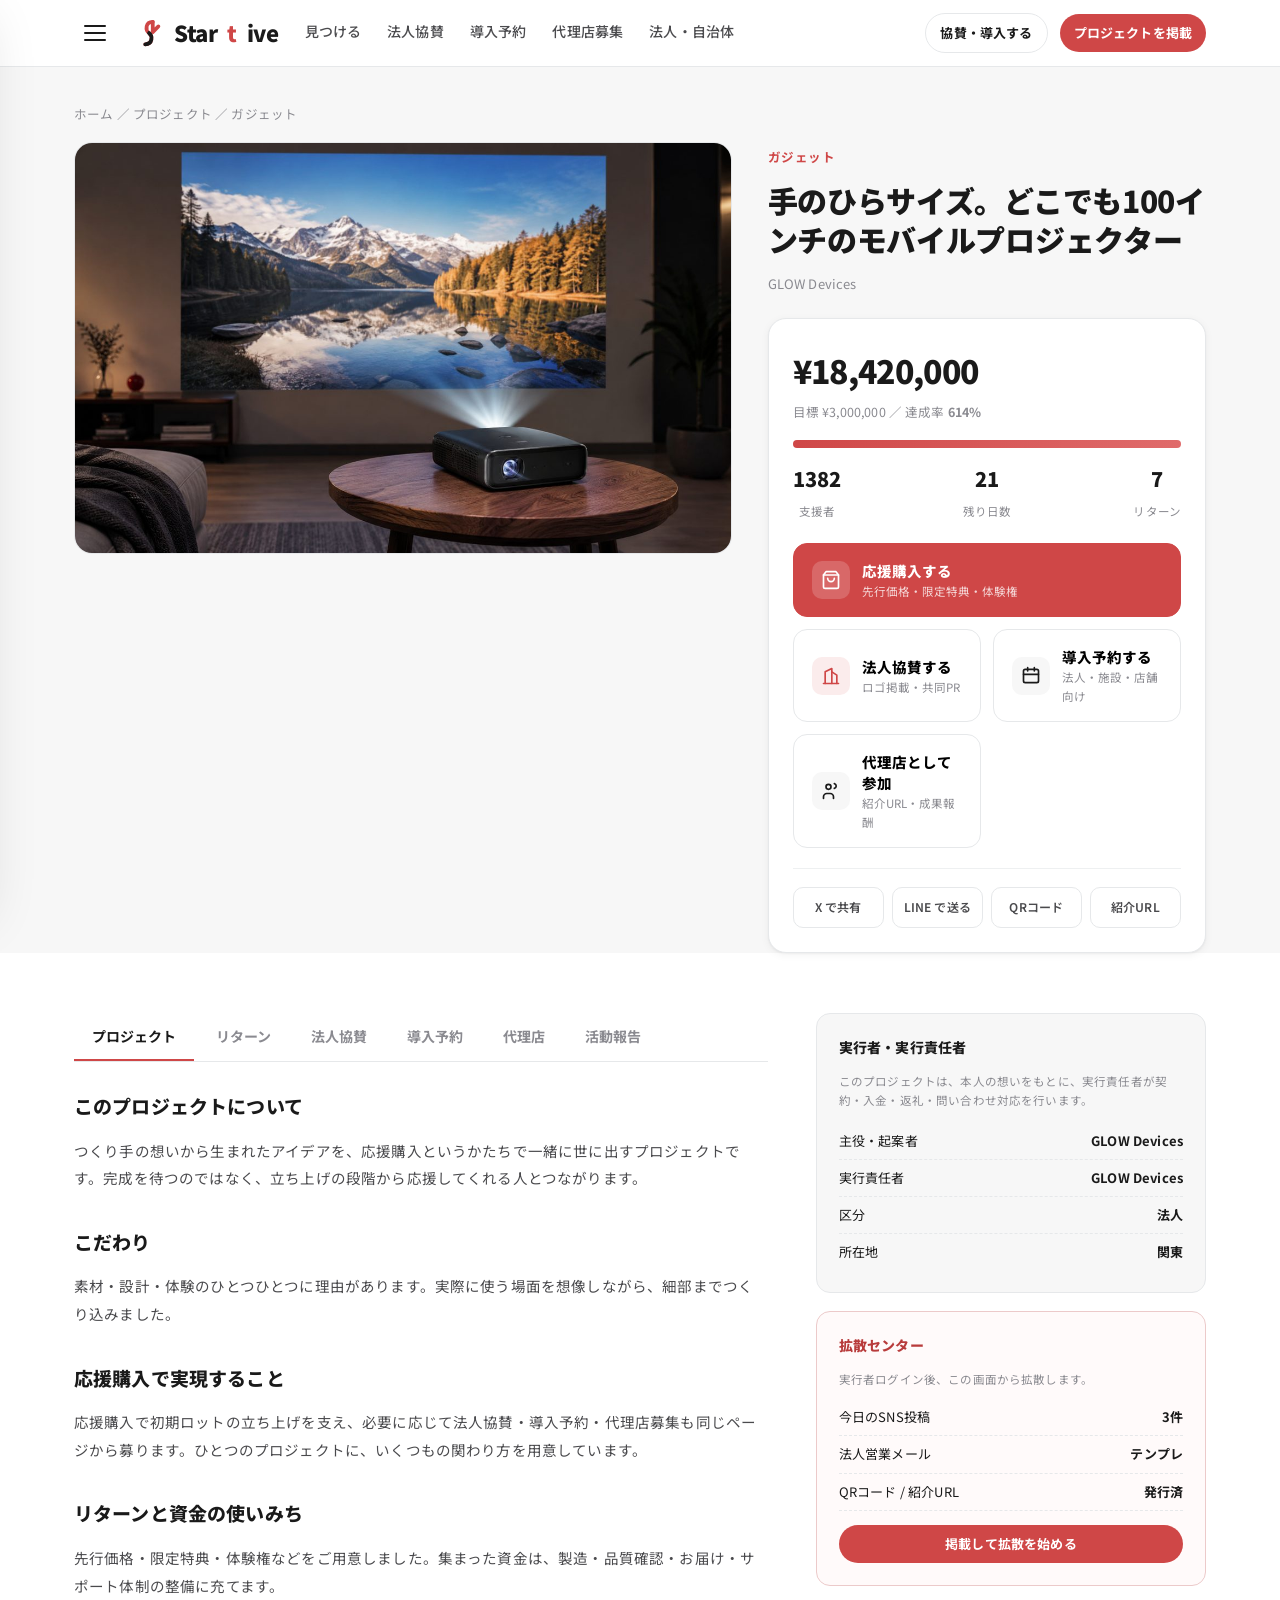
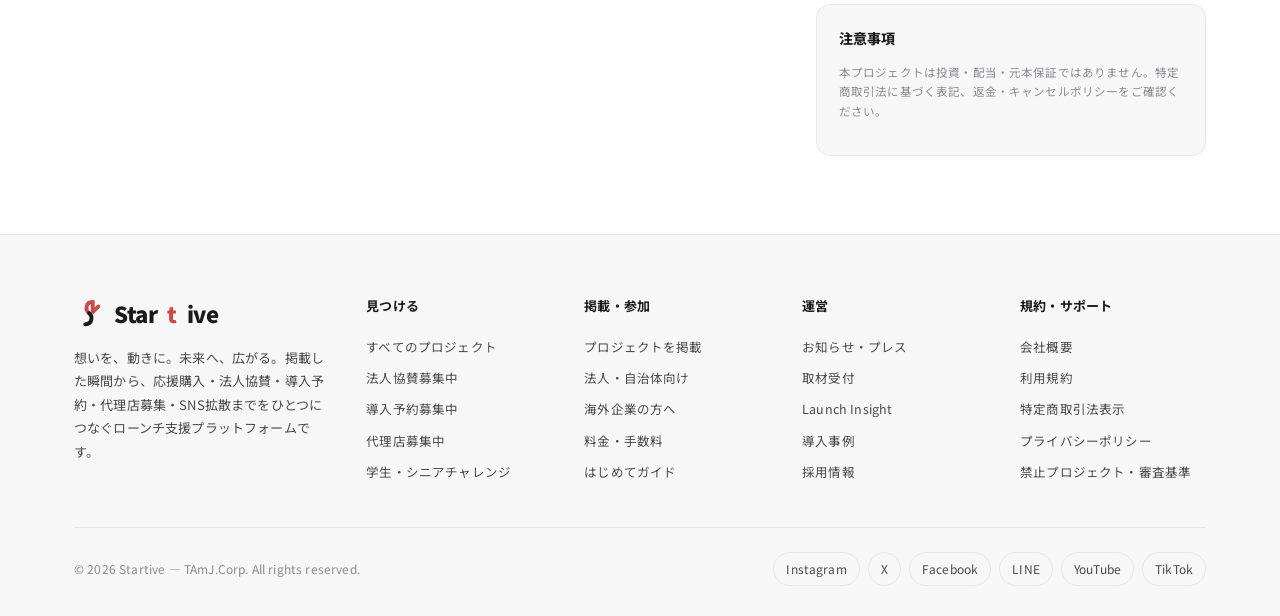
==== commit 263abac2: "実写真を全12案件のカード・詳細ヒーローに組み込み（assets/img、幅1200・JPG最適化）＋ OG/Twitter画像メタ追加" ====
--- a/project.html
+++ b/project.html
@@ -17,7 +17,7 @@
     <div class="crumb"><a href="index.html">ホーム</a> ／ <a href="projects.html">プロジェクト</a> ／ <span id="cbTitle">詳細</span></div>
     <div class="pd-top">
       <div>
-        <div class="pd-visual"><div class="thumb"><div class="ph" id="pdThumb" style="position:absolute;inset:0;display:grid;place-items:center;color:#fff;font-family:Satoshi;font-weight:800;font-size:24px;text-align:center;padding:24px"></div></div></div>
+        <div class="pd-visual"><div class="thumb"><img id="pdImg" alt=""></div></div>
       </div>
       <div>
         <span class="pd-cat" id="pdCat"></span>
@@ -161,8 +161,7 @@
   var $=function(i){return document.getElementById(i);};
   document.title=p.title+'｜Startive';
   $('cbTitle').textContent=p.cat;
-  $('pdThumb').textContent=p.title.split('—')[0].trim();
-  $('pdThumb').style.background='linear-gradient(135deg,'+p.g[0]+','+p.g[1]+')';
+  var img=$('pdImg'); img.src='assets/img/'+p.img+'.jpg'; img.alt=p.title;
   $('pdCat').textContent=p.cat;
   $('pdTitle').textContent=p.title;
   $('pdBy').textContent=p.by;
--- a/assets/style.css
+++ b/assets/style.css
@@ -352,3 +352,8 @@
 .tbl tr:last-child td{border-bottom:none}
 .tbl td:last-child{font-weight:700;font-family:var(--display)}
 @media (max-width:820px){.price-grid{grid-template-columns:1fr}}
+
+/* real images in thumbs */
+.card .thumb img{position:absolute;inset:0;width:100%;height:100%;object-fit:cover;transition:transform .4s ease}
+.card:hover .thumb img{transform:scale(1.05)}
+.pd-visual .thumb img{position:absolute;inset:0;width:100%;height:100%;object-fit:cover}
